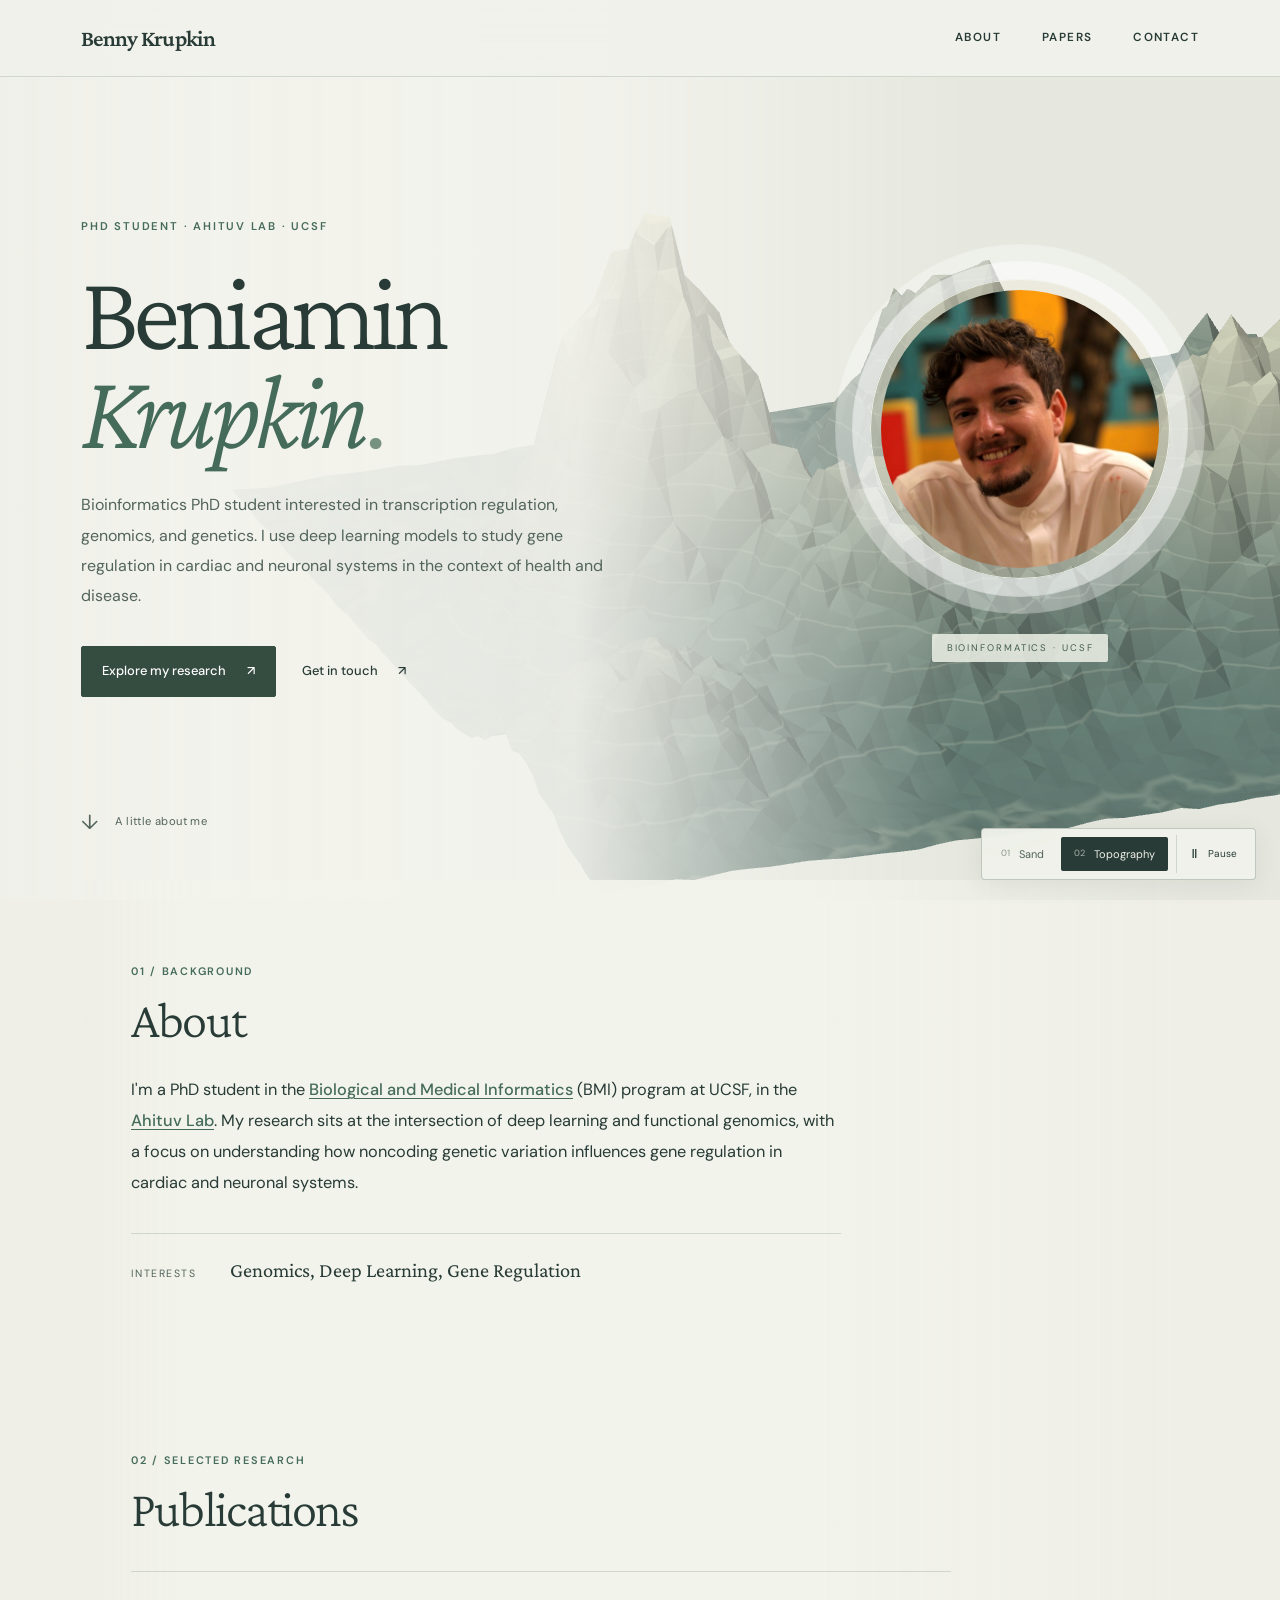
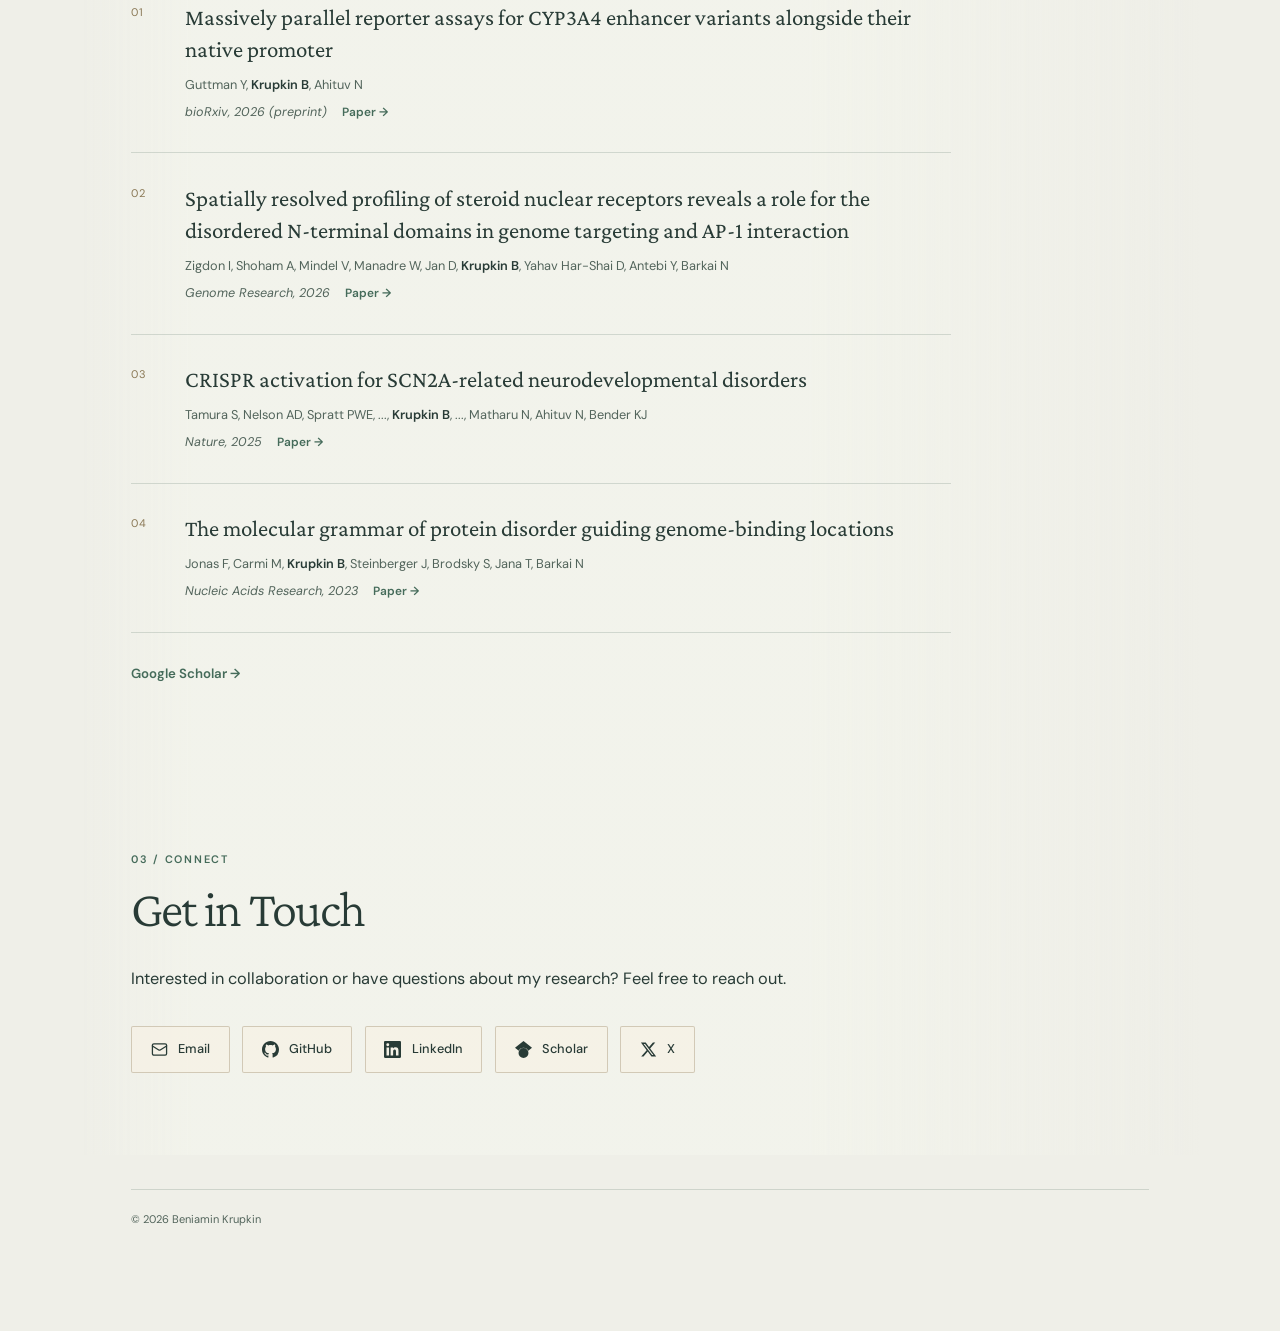
==== topography.html @ 644d8b79 "Add sand-drawing and reconstructing-terrain preview pages" ====
<!DOCTYPE html>
<html lang="en">
<head>
  <meta charset="UTF-8">
  <meta name="viewport" content="width=device-width, initial-scale=1.0">
  <title>Beniamin Krupkin — Topography</title>
  <meta name="description" content="Bioinformatics PhD student at UCSF, Ahituv Lab. Transcription regulation, genomics, and genetics.">
  <link rel="preconnect" href="https://fonts.googleapis.com">
  <link rel="preconnect" href="https://fonts.gstatic.com" crossorigin>
  <link href="https://fonts.googleapis.com/css2?family=Crimson+Pro:ital,wght@0,300;0,400;0,600;1,300;1,400&family=DM+Sans:wght@400;500;600&display=swap" rel="stylesheet">
  <meta name="theme-color" content="#f0f0e9">
  <link rel="stylesheet" href="assets/landscapes/landscapes.css">
  <script src="assets/landscapes/landscapes.js" defer></script>
</head>
<body data-scene="topography">
  <a class="skip-link" href="#main">Skip to content</a>
  <div class="landscape-backdrop" aria-hidden="true"><canvas id="landscape-canvas"></canvas></div>
  <div class="reading-light" aria-hidden="true"></div>

  <!-- NAV -->
  <nav aria-label="Main navigation">
    <div class="nav-inner">
      <a class="nav-name" href="#top">Benny Krupkin</a>
      <div class="nav-links">
        <a href="#about">About</a>
        <a href="#publications">Papers</a>
        <a href="#contact">Contact</a>
      </div>
    </div>
  </nav>

  <!-- HERO -->
  <main id="main">
  <header class="hero" id="top">
    <div class="hero-text">
      <div class="fade-in">
        <p class="hero-label">PhD Student · Ahituv Lab · UCSF</p>
      </div>
      <h1 class="fade-in">Beniamin<br><em>Krupkin</em><span class="name-period">.</span></h1>
      <p class="hero-intro fade-in">
        Bioinformatics PhD student interested in transcription regulation, genomics, and genetics.
        I use deep learning models to study gene regulation in cardiac and neuronal systems
        in the context of health and disease.
      </p>
      <div class="hero-actions fade-in"><a class="hero-link" href="#publications">Explore my research <span aria-hidden="true">↗</span></a><a class="hero-contact" href="#contact">Get in touch <span aria-hidden="true">↗</span></a></div>
    </div>
    <div class="hero-photo fade-in">
      <div class="portrait-rings"><img src="headshot.jpg" alt="Beniamin Krupkin" width="280" height="280"></div>
      <p class="portrait-caption">BIOINFORMATICS · UCSF</p>
    </div>
    <a class="scroll-note" href="#about"><span aria-hidden="true">↓</span> A little about me</a>
  </header>


  <!-- ABOUT -->
  <section id="about">
    <p class="section-label">01 / BACKGROUND</p>
    <h2 class="section-title">About</h2>
    <p class="about-text">
      I'm a PhD student in the
      <a href="https://bmi.ucsf.edu/">Biological and Medical Informatics</a>
      (BMI) program at UCSF, in the
      <a href="https://pharm.ucsf.edu/ahituv">Ahituv Lab</a>.
      My research sits at the intersection of deep learning and functional genomics,
      with a focus on understanding how noncoding genetic variation influences
      gene regulation in cardiac and neuronal systems.
    </p>

    <div class="about-details">
      <div class="detail-card">
        <p class="detail-label">Interests</p>
        <p class="detail-value">Genomics, Deep Learning, Gene Regulation</p>
      </div>
    </div>
  </section>


  <!-- PUBLICATIONS -->
  <section id="publications">
    <p class="section-label">02 / SELECTED RESEARCH</p>
    <h2 class="section-title">Publications</h2>

    <ul class="pub-list">
      <li>
        <p class="pub-title">Massively parallel reporter assays for CYP3A4 enhancer variants alongside their native promoter</p>
        <p class="pub-authors">Guttman Y, <strong>Krupkin B</strong>, Ahituv N</p>
        <p class="pub-venue">
          bioRxiv, 2026 (preprint)
          <a class="pub-link" href="https://pmc.ncbi.nlm.nih.gov/articles/PMC13131672/">Paper &#8594;</a>
        </p>
      </li>
      <li>
        <p class="pub-title">Spatially resolved profiling of steroid nuclear receptors reveals a role for the disordered N-terminal domains in genome targeting and AP-1 interaction</p>
        <p class="pub-authors">Zigdon I, Shoham A, Mindel V, Manadre W, Jan D, <strong>Krupkin B</strong>, Yahav Har-Shai D, Antebi Y, Barkai N</p>
        <p class="pub-venue">
          Genome Research, 2026
          <a class="pub-link" href="https://genome.cshlp.org/content/early/2026/06/18/gr280896125">Paper &#8594;</a>
        </p>
      </li>
      <li>
        <p class="pub-title">CRISPR activation for SCN2A-related neurodevelopmental disorders</p>
        <p class="pub-authors">Tamura S, Nelson AD, Spratt PWE, ..., <strong>Krupkin B</strong>, ..., Matharu N, Ahituv N, Bender KJ</p>
        <p class="pub-venue">
          Nature, 2025
          <a class="pub-link" href="https://www.nature.com/articles/s41586-025-09522-w">Paper &#8594;</a>
        </p>
      </li>
      <li>
        <p class="pub-title">The molecular grammar of protein disorder guiding genome-binding locations</p>
        <p class="pub-authors">Jonas F, Carmi M, <strong>Krupkin B</strong>, Steinberger J, Brodsky S, Jana T, Barkai N</p>
        <p class="pub-venue">
          Nucleic Acids Research, 2023
          <a class="pub-link" href="https://academic.oup.com/nar/article/51/10/4831/7080830">Paper &#8594;</a>
        </p>
      </li>
    </ul>

    <a class="scholar-link" href="https://scholar.google.com/citations?user=8E23Zw0AAAAJ&hl=en" target="_blank" rel="noopener noreferrer">Google Scholar &#8594;</a>
  </section>


  <!-- CONTACT -->
  <section id="contact">
    <p class="section-label">03 / CONNECT</p>
    <h2 class="section-title">Get in Touch</h2>
    <p class="about-text">
      Interested in collaboration or have questions about my research? Feel free to reach out.
    </p>

    <div class="contact-grid">
      <a class="contact-link" href="mailto:beniamin.krupkin@ucsf.edu">
        <svg viewBox="0 0 24 24" fill="none" stroke="currentColor" stroke-width="1.8" stroke-linecap="round" stroke-linejoin="round">
          <rect x="2" y="4" width="20" height="16" rx="2"/><path d="m22 7-8.97 5.7a1.94 1.94 0 0 1-2.06 0L2 7"/>
        </svg>
        Email
      </a>
      <a class="contact-link" href="https://github.com/BennyKrup" target="_blank" rel="noopener noreferrer">
        <svg viewBox="0 0 24 24" fill="currentColor">
          <path d="M12 0C5.37 0 0 5.37 0 12c0 5.31 3.435 9.795 8.205 11.385.6.105.825-.255.825-.57 0-.285-.015-1.23-.015-2.235-3.015.555-3.795-.735-4.035-1.41-.135-.345-.72-1.41-1.23-1.695-.42-.225-1.02-.78-.015-.795.945-.015 1.62.87 1.845 1.23 1.08 1.815 2.805 1.305 3.495.99.105-.78.42-1.305.765-1.605-2.67-.3-5.46-1.335-5.46-5.925 0-1.305.465-2.385 1.23-3.225-.12-.3-.54-1.53.12-3.18 0 0 1.005-.315 3.3 1.23.96-.27 1.98-.405 3-.405s2.04.135 3 .405c2.295-1.56 3.3-1.23 3.3-1.23.66 1.65.24 2.88.12 3.18.765.84 1.23 1.905 1.23 3.225 0 4.605-2.805 5.625-5.475 5.925.435.375.81 1.095.81 2.22 0 1.605-.015 2.895-.015 3.3 0 .315.225.69.825.57A12.02 12.02 0 0 0 24 12c0-6.63-5.37-12-12-12z"/>
        </svg>
        GitHub
      </a>
      <a class="contact-link" href="https://www.linkedin.com/in/beniamin-krupkin-25575730a/" target="_blank" rel="noopener noreferrer">
        <svg viewBox="0 0 24 24" fill="currentColor">
          <path d="M20.447 20.452h-3.554v-5.569c0-1.328-.027-3.037-1.852-3.037-1.853 0-2.136 1.445-2.136 2.939v5.667H9.351V9h3.414v1.561h.046c.477-.9 1.637-1.85 3.37-1.85 3.601 0 4.267 2.37 4.267 5.455v6.286zM5.337 7.433a2.062 2.062 0 0 1-2.063-2.065 2.064 2.064 0 1 1 2.063 2.065zm1.782 13.019H3.555V9h3.564v11.452zM22.225 0H1.771C.792 0 0 .774 0 1.729v20.542C0 23.227.792 24 1.771 24h20.451C23.2 24 24 23.227 24 22.271V1.729C24 .774 23.2 0 22.222 0h.003z"/>
        </svg>
        LinkedIn
      </a>
      <a class="contact-link" href="https://scholar.google.com/citations?user=8E23Zw0AAAAJ&hl=en" target="_blank" rel="noopener noreferrer">
        <svg viewBox="0 0 24 24" fill="currentColor">
          <path d="M5.242 13.769 0 9.5 12 0l12 9.5-5.242 4.269C17.548 11.249 14.978 9.5 12 9.5c-2.977 0-5.548 1.748-6.758 4.269zM12 10a7 7 0 1 0 0 14 7 7 0 0 0 0-14z"/>
        </svg>
        Scholar
      </a>
      <a class="contact-link" href="https://x.com/BennyKrupkin" target="_blank" rel="noopener noreferrer">
        <svg viewBox="0 0 24 24" fill="currentColor">
          <path d="M18.244 2.25h3.308l-7.227 8.26 8.502 11.24H16.17l-5.214-6.817L4.99 21.75H1.68l7.73-8.835L1.254 2.25H8.08l4.713 6.231zm-1.161 17.52h1.833L7.084 4.126H5.117z"/>
        </svg>
        X
      </a>
    </div>
  </section>

  </main>

  <!-- FOOTER -->
  <footer>
    <p>&copy; 2026 Beniamin Krupkin</p>
  </footer>

  <div class="landscape-controls" role="group" aria-label="Background versions">
    <a class="scene-choice" href="sand.html"><span>01</span> Sand</a>
    <a class="scene-choice" href="topography.html" aria-current="page"><span>02</span> Topography</a>
    <button class="motion-toggle" type="button" aria-label="Pause background animation" aria-pressed="false" hidden><span class="motion-icon" aria-hidden="true">Ⅱ</span><span class="motion-label">Pause</span></button>
  </div>
</body>
</html>
---- assets/landscapes/landscapes.css ----
:root {
  --ink: #372f24; --paper: #eee5d6; --accent: #7b5b31; --muted: #675b48;
  --rule: #8570523d; --font-display: 'Crimson Pro', Georgia, serif;
  --font-body: 'DM Sans', system-ui, sans-serif;
}
* { margin: 0; padding: 0; box-sizing: border-box; }
html { scroll-behavior: auto; scroll-padding-top: 95px; font-size: 17px; }
body { font-family: var(--font-body); color: var(--ink); background: var(--paper); line-height: 1.7; -webkit-font-smoothing: antialiased; }
button, a { -webkit-tap-highlight-color: transparent; }
a { color: var(--accent); text-underline-offset: .2em; }
button { font: inherit; }
button:focus-visible, a:focus-visible { outline: 3px solid #80663d; outline-offset: 5px; }
[hidden] { display: none !important; }
::selection { background: #dac49f; color: #372f24; }
body[data-scene="sand"] { --ink:#372f24; --paper:#ede3d1; --accent:#7b5b31; --muted:#675b48; --rule:#8570523d; }
body[data-scene="topography"] { --ink:#283b36; --paper:#efefe8; --accent:#456b5a; --muted:#52645b; --rule:#52706035; }
.landscape-backdrop { position:fixed; inset:0; z-index:-3; pointer-events:none; background:#e5d2b2 url('sand-reference.png') center / cover; }
body[data-scene="topography"] .landscape-backdrop { background:#e6e8df; }
#landscape-canvas { display:block; width:100%; height:100%; }
.reading-light { position:fixed; inset:0; z-index:-2; pointer-events:none; background:linear-gradient(90deg,#f3ecdfa8,#f3ecdfed 17%,#f3ecdfe8 45%,#f3ecdf22 72%,#f3ecdf00); }
body[data-scene="topography"] .reading-light { background:linear-gradient(90deg,#f3f3edb3,#f3f3edf2 15%,#f3f3ede8 45%,#f3f3ed11 75%); }
.skip-link { position: fixed; top: -100px; left: 16px; z-index: 200; background: #fff; padding: .6rem 1rem; }
.skip-link:focus { top: 12px; }
nav { position: fixed; top: 0; width: 100%; z-index: 100; background: rgba(244,239,229,.88); border-bottom: 1px solid var(--rule); backdrop-filter: blur(18px); }
.nav-inner { max-width: 1220px; margin: auto; padding: 1.1rem 3rem; display: flex; justify-content: space-between; align-items: center; gap: 20px; }
.nav-name { font-family: var(--font-display); font-size: 1.35rem; font-weight: 600; color: var(--ink); text-decoration: none; letter-spacing: -.03em; white-space: nowrap; }
.nav-links { display: flex; gap: 2.4rem; }
.nav-links a { font-size: .69rem; font-weight: 600; letter-spacing: .12em; color: var(--ink); text-decoration: none; text-transform: uppercase; padding: .25rem 0; }
.nav-links a:hover { color: var(--accent); }
.hero { position: relative; max-width: 1220px; margin: auto; padding: 9rem 3rem 7rem; min-height: min(880px,100svh); display: flex; align-items: center; gap: 4rem; }
.hero-text { flex: 1; min-width: 0; }
.hero-label { font-size: .66rem; font-weight: 600; letter-spacing: .16em; color: var(--accent); text-transform: uppercase; margin-bottom: 1.5rem; }
.hero h1 { font-family: var(--font-display); font-size: clamp(4.6rem,8.5vw,7.4rem); font-weight: 300; line-height: .91; letter-spacing: -.055em; margin-bottom: 1.8rem; }
.hero h1 em { font-weight: 300; color: var(--accent); }
.name-period { color: #9e7f4e; }
.hero-intro { font-size: .94rem; max-width: 550px; line-height: 1.9; color: var(--muted); }
.hero-actions { display: flex; flex-wrap: wrap; align-items: center; gap: 1.5rem; margin-top: 2rem; }
.hero-link, .hero-contact { display: inline-flex; align-items: center; gap: 1.2rem; font-size: .76rem; font-weight: 500; text-decoration: none; }
.hero-link { background: #514a39; color: #fff; padding: .8rem 1.2rem; border: 1px solid #514a39; border-radius: 2px; }
.hero-link:hover { background: #7b5b31; }
.hero-contact { padding: .8rem 0; color: var(--ink); }
.hero-contact:hover { text-decoration: underline; }
.hero-photo { flex: 0 0 32%; text-align: center; margin-top: 1.6rem; }
.portrait-rings { position: relative; width: 100%; max-width: 300px; aspect-ratio: 1; margin: auto; border-radius: 50%; padding: 10px; background: #f8efd950; border: 1px solid #ffffffad; box-shadow: 0 0 0 17px #ffffff18,0 0 0 18px #ffffff73,0 0 0 34px #ffffff0d,0 0 0 35px #ffffff4d; }
.hero-photo img { display: block; width: 100%; height: 100%; object-fit: cover; border-radius: 50%; }
.portrait-caption { display: inline-block; background: #f5efdfdc; color: #4f4735; font-size: .56rem; letter-spacing: .2em; padding: .35rem .85rem; margin-top: 3.2rem; border-radius: 2px; }
.scroll-note { position: absolute; bottom: 2.4rem; left: 3rem; display: flex; align-items: center; gap: 1rem; text-decoration: none; font-size: .66rem; letter-spacing: .035em; color: var(--muted); }
.scroll-note span { font-size: 1.2rem; }
section { position: relative; max-width: 1120px; padding: 4.8rem 3rem; margin: auto; scroll-margin-top: 30px; }
section::before { content: ''; position: absolute; z-index: -1; inset: 0; background: linear-gradient(90deg,#f4ede000,#f4ede0eb 10%,#f4ede0ed 65%,#f4ede000); }
.section-label { color: var(--accent); font-size: .64rem; font-weight: 600; letter-spacing: .16em; margin-bottom: .7rem; }
.section-title { font-family: var(--font-display); font-weight: 300; font-size: 3rem; line-height: 1.1; letter-spacing: -.035em; margin-bottom: 1.6rem; }
.about-text { font-size: .96rem; line-height: 1.9; max-width: 710px; }
.about-text a { font-weight: 500; }
.about-text + .about-text { margin-top: 1.2rem; }
.about-details { margin-top: 2rem; max-width: 710px; }
.detail-card { border-top: 1px solid var(--rule); padding-top: 1.1rem; display: flex; gap: 2rem; align-items: baseline; }
.detail-label { font-size: .62rem; text-transform: uppercase; letter-spacing: .14em; color: var(--muted); }
.detail-value { font-family: var(--font-display); font-size: 1.2rem; }
.pub-list { list-style: none; margin-top: 2rem; max-width: 820px; counter-reset: papers; }
.pub-list li { counter-increment: papers; position: relative; padding: 1.7rem 0 1.7rem 3.2rem; border-bottom: 1px solid var(--rule); }
.pub-list li:first-child { border-top: 1px solid var(--rule); }
.pub-list li::before { content: '0' counter(papers); position: absolute; left: 0; top: 1.8rem; color: #8a7855; font-size: .65rem; letter-spacing: .05em; }
.pub-title { font-family: var(--font-display); font-size: 1.35rem; line-height: 1.4; margin-bottom: .5rem; }
.pub-authors { font-size: .75rem; color: var(--muted); line-height: 1.75; margin-bottom: .35rem; }
.pub-authors strong { font-weight: 600; color: var(--ink); }
.pub-venue { font-size: .74rem; color: var(--muted); font-style: italic; }
.pub-link { font-size: .7rem; font-weight: 600; font-style: normal; text-decoration: none; white-space: nowrap; margin-left: .65rem; }
.pub-link:hover { text-decoration: underline; }
.scholar-link { display: inline-block; margin-top: 1.8rem; font-size: .78rem; font-weight: 600; text-decoration: none; }
.scholar-link:hover { text-decoration: underline; }
.contact-grid { display: flex; flex-wrap: wrap; gap: .75rem; margin-top: 1.8rem; }
.contact-link { display: inline-flex; align-items: center; gap: .6rem; border: 1px solid #8c7a5855; background: #f7f0e49e; border-radius: 2px; padding: .7rem 1.1rem; text-decoration: none; color: var(--ink); font-size: .75rem; font-weight: 500; transition: background .2s,border-color .2s; }
.contact-link:hover { background: #fff; border-color: var(--accent); }
.contact-link svg { width: 17px; height: 17px; flex-shrink: 0; }
footer { max-width: 1120px; margin: auto; padding: 2rem 3rem 6rem; }
footer p { border-top: 1px solid var(--rule); padding-top: 1.2rem; font-size: .65rem; color: var(--muted); }
 .landscape-controls { position:fixed; z-index:101; right:24px; bottom:20px; display:flex; align-items:center; gap:4px; padding:6px; border:1px solid #988b6e60; border-radius:4px; background:#f5f0e6f2; box-shadow:0 4px 24px #40352315; backdrop-filter:blur(12px); }
body[data-scene="topography"] .landscape-controls { background:#f0f2eaf2; border-color:#62766b55; }
.scene-choice { display:flex; align-items:center; gap:9px; text-decoration:none; padding:8px 13px; font-size:11px; color:var(--muted); border-radius:2px; }
.scene-choice span { font-size:9px; opacity:.65; }
.scene-choice[aria-current="page"] { background:var(--ink); color:var(--paper); }
.scene-choice:hover { box-shadow:inset 0 0 0 1px var(--rule); }
.motion-toggle { display:flex; align-items:center; gap:8px; border:0; border-left:1px solid var(--rule); margin-left:4px; padding:8px 12px; min-height:36px; color:var(--ink); background:none; font-size:10px; cursor:pointer; }
.motion-icon { width:11px; font-size:13px; }
.fade-in { animation: fadeUp .75s ease both; }
.hero h1 { animation-delay: .08s; }
.hero-intro { animation-delay: .14s; }
.hero-photo { animation-delay: .2s; }
@keyframes fadeUp { from { opacity: 0; transform: translateY(12px); } to { opacity: 1; transform: translateY(0); } }
@media (min-width: 1500px) { .reading-light { background: linear-gradient(90deg,#f3ecdf20,#f3ecdfef 26%,#f3ecdfef 48%,#f3ecdf22 80%); } }
@media (max-width: 800px) {
  .nav-inner { padding: 1rem 1.5rem; }
  .nav-links { gap: 1.4rem; }
  .hero { gap: 2rem; padding-left: 2rem; padding-right: 2rem; }
  .hero h1 { font-size: 5.2rem; }
  .hero-photo { flex-basis: 28%; }
  section { padding-left: 2rem; padding-right: 2rem; }
  section::before { inset: 0; }
  .scroll-note { left: 2rem; }
}
@media (max-width: 600px) {
  html { font-size: 16px; scroll-padding-top: 80px; }
  .nav-inner { padding: .9rem 1.2rem; gap: 12px; }
  .nav-name { font-size: 1.15rem; }
  .nav-links { gap: .9rem; }
  .nav-links a { font-size: .57rem; letter-spacing: .08em; }
  .hero { min-height: 0; padding: 7.5rem 1.5rem 5.8rem; flex-direction: column-reverse; align-items: flex-start; gap: 2.6rem; }
  .hero-photo { align-self: flex-end; margin: 0 1rem 0 0; width: 130px; }
  .portrait-rings { padding: 5px; box-shadow: 0 0 0 9px #ffffff25,0 0 0 10px #ffffff93,0 0 0 21px #ffffff0d,0 0 0 22px #ffffff5c; }
  .portrait-caption { display: none; }
  .hero-label { font-size: .59rem; letter-spacing: .12em; margin-bottom: 1.2rem; }
  .hero h1 { font-size: clamp(3.9rem,17vw,6rem); }
  .hero-intro { font-size: .91rem; }
  .hero-actions { gap: 1.2rem; }
  .hero-link,.hero-contact { font-size: .71rem; }
  .reading-light { background: linear-gradient(90deg,#f3ecdfe8,#f3ecdfed 50%,#f3ecdf88 85%,#f3ecdf44); }
  .scroll-note { left: 1.5rem; bottom: 1.7rem; }
  section { padding: 3.5rem 1.5rem; }
  section::before { background: linear-gradient(90deg,#f3ecdf44,#f3ecdfbb 20%,#f3ecdfc7 80%,#f3ecdf44); }
  .section-title { font-size: 2.6rem; }
  .detail-card { display: block; }
  .detail-label { margin-bottom: .35rem; }
  .pub-list li { padding-left: 2.2rem; }
  .pub-title { font-size: 1.25rem; }
  .contact-grid { gap: .5rem; }
  .contact-link { padding: .65rem .8rem; }
  footer { padding: 1.5rem 1.5rem 7rem; }
  .motion-toggle { min-height: 36px; }
}
@media (prefers-reduced-motion: reduce) {
  html { scroll-behavior: auto; }
  .fade-in { animation: none; }
  * { transition: none !important; }
}

@media (max-width: 600px) { .scroll-note { display: none; } }
@media (max-width: 360px) { .nav-name { font-size: 1rem; } .nav-links { gap: .65rem; } }

@media (max-width: 360px) { .hero-actions { gap: .8rem; } .hero-link { padding: .7rem .8rem; gap: .5rem; font-size: .67rem; } .hero-contact { gap: .5rem; font-size: .67rem; } }

body[data-scene="topography"] nav { background:#f0f2ebed; }
body[data-scene="topography"] .hero-link { background:#354c41; border-color:#354c41; }
body[data-scene="topography"] .name-period { color:#789282; }
body[data-scene="topography"] section::before { background:linear-gradient(90deg,#f2f3eb00,#f2f3ebed 10%,#f2f3ebed 65%,#f2f3eb00); }
body[data-scene="topography"] .portrait-caption { background:#edf0e6db; color:#435d4b; }
body[data-scene="topography"] .portrait-rings { border-color:#f4f6eff2; }
@media (max-width:600px) {
  .landscape-controls { right:12px; bottom:12px; gap:2px; }
  .scene-choice { padding:8px 10px; font-size:10px; gap:6px; }
  .motion-toggle { padding:8px 10px; }
  .reading-light { background:linear-gradient(90deg,#f3ecdfd9,#f3ecdfe8 50%,#f3ecdf88); }
  body[data-scene="topography"] .reading-light { background:linear-gradient(90deg,#f3f3edd9,#f3f3ede8 50%,#f3f3ed88); }
}
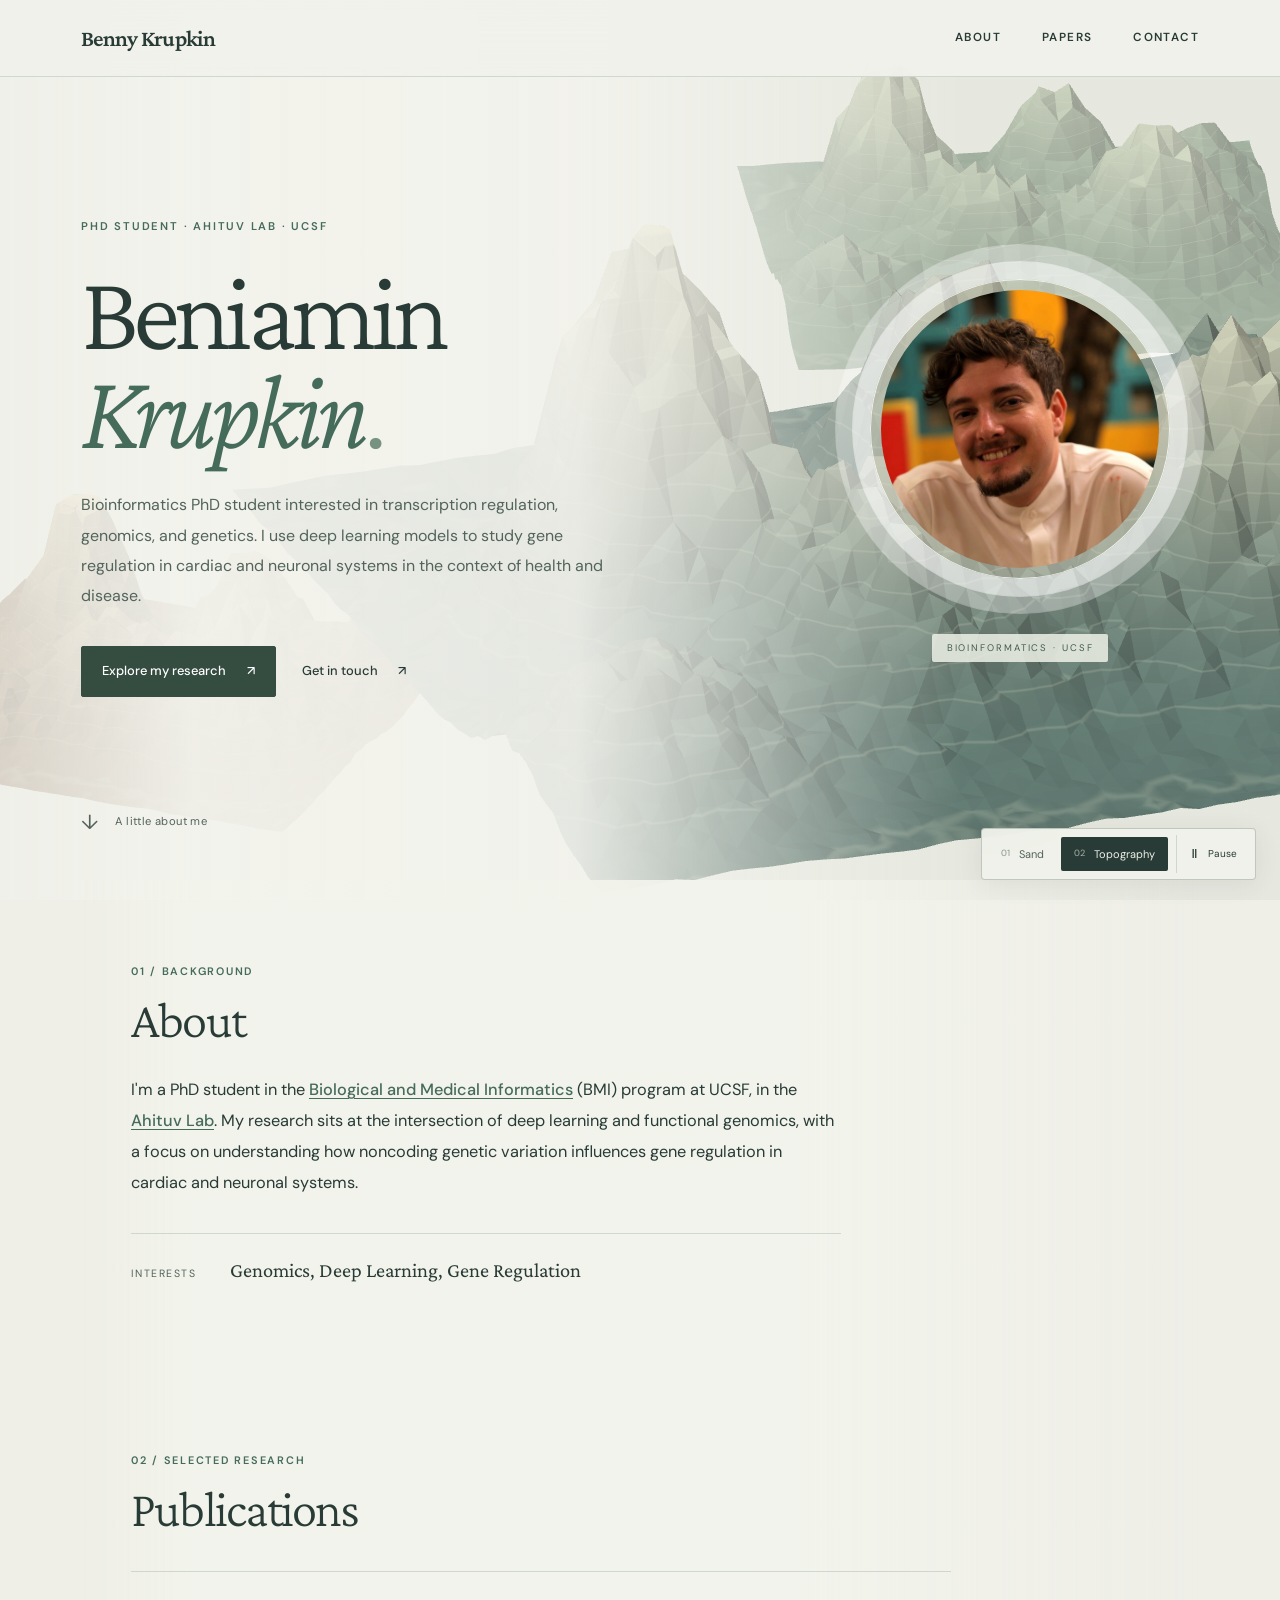
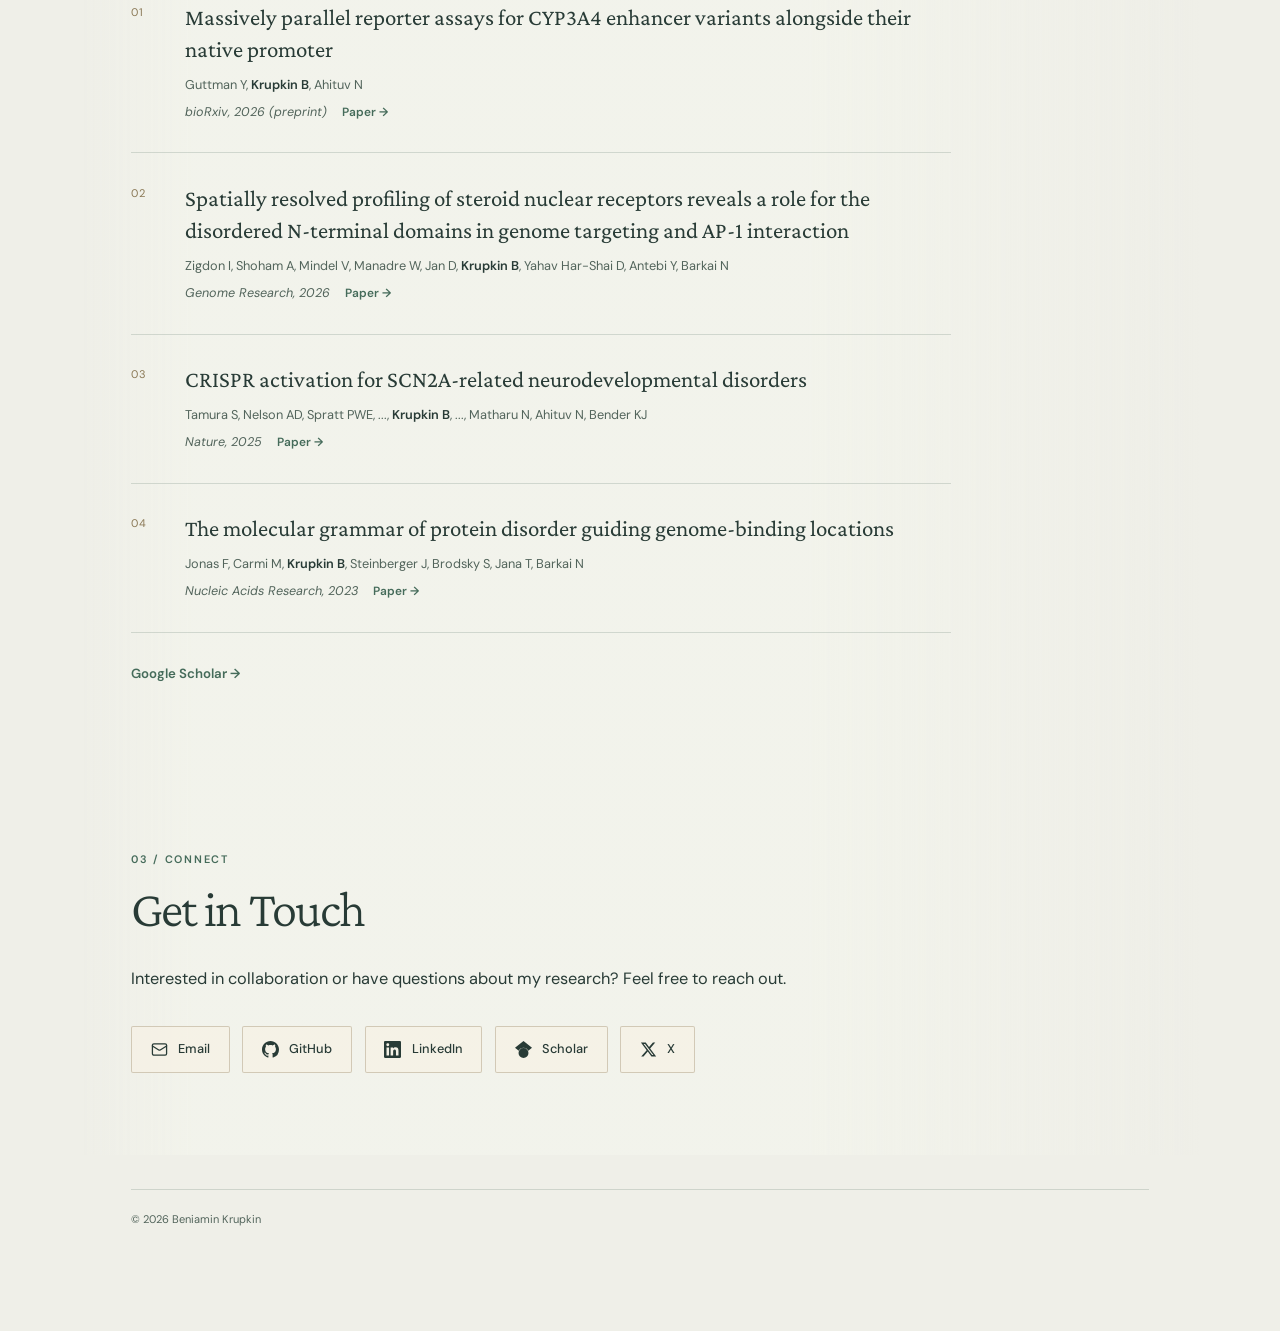
==== commit 8535963c: "Add independently cycling terrain formations in sage, olive and earth tones" ====
--- a/topography.html
+++ b/topography.html
@@ -10,7 +10,7 @@
   <link href="https://fonts.googleapis.com/css2?family=Crimson+Pro:ital,wght@0,300;0,400;0,600;1,300;1,400&family=DM+Sans:wght@400;500;600&display=swap" rel="stylesheet">
   <meta name="theme-color" content="#f0f0e9">
   <link rel="stylesheet" href="assets/landscapes/landscapes.css">
-  <script src="assets/landscapes/landscapes.js" defer></script>
+  <script src="assets/landscapes/landscapes.js?v=terrain-layers-2" defer></script>
 </head>
 <body data-scene="topography">
   <a class="skip-link" href="#main">Skip to content</a>
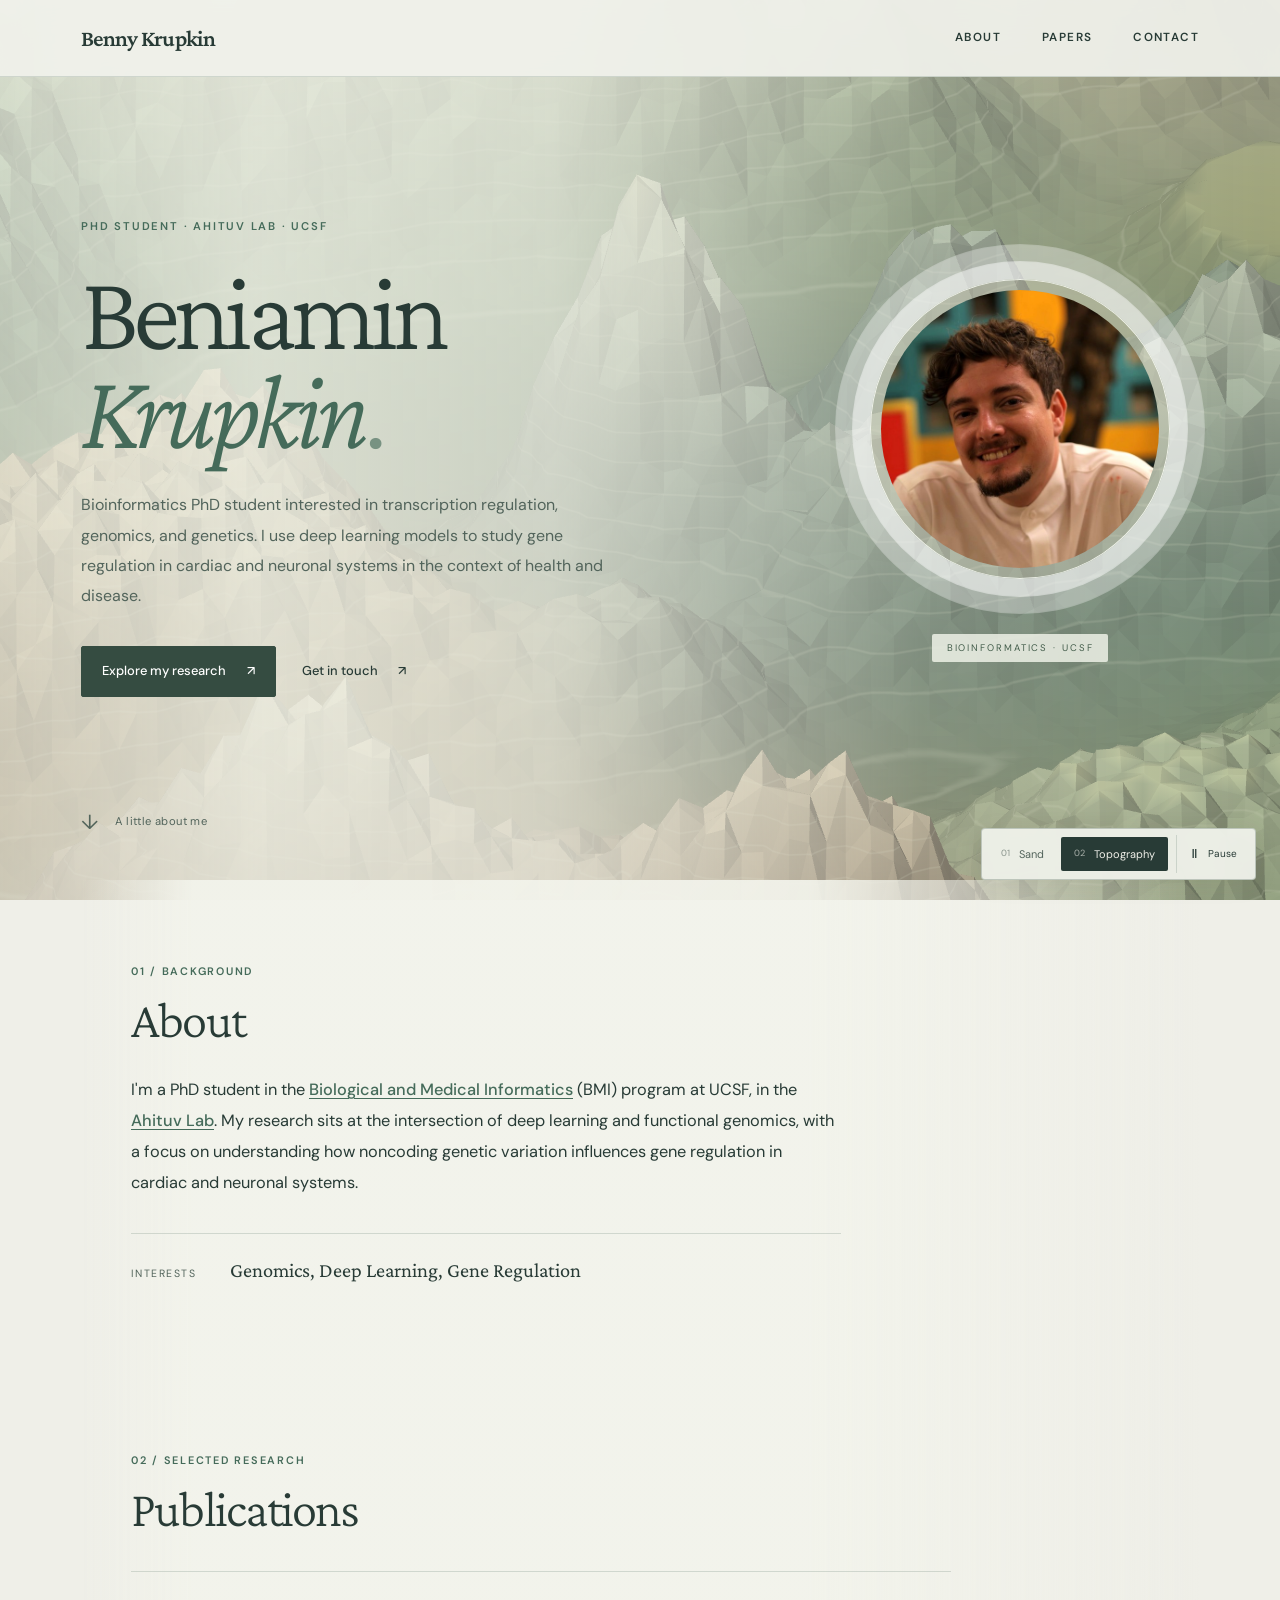
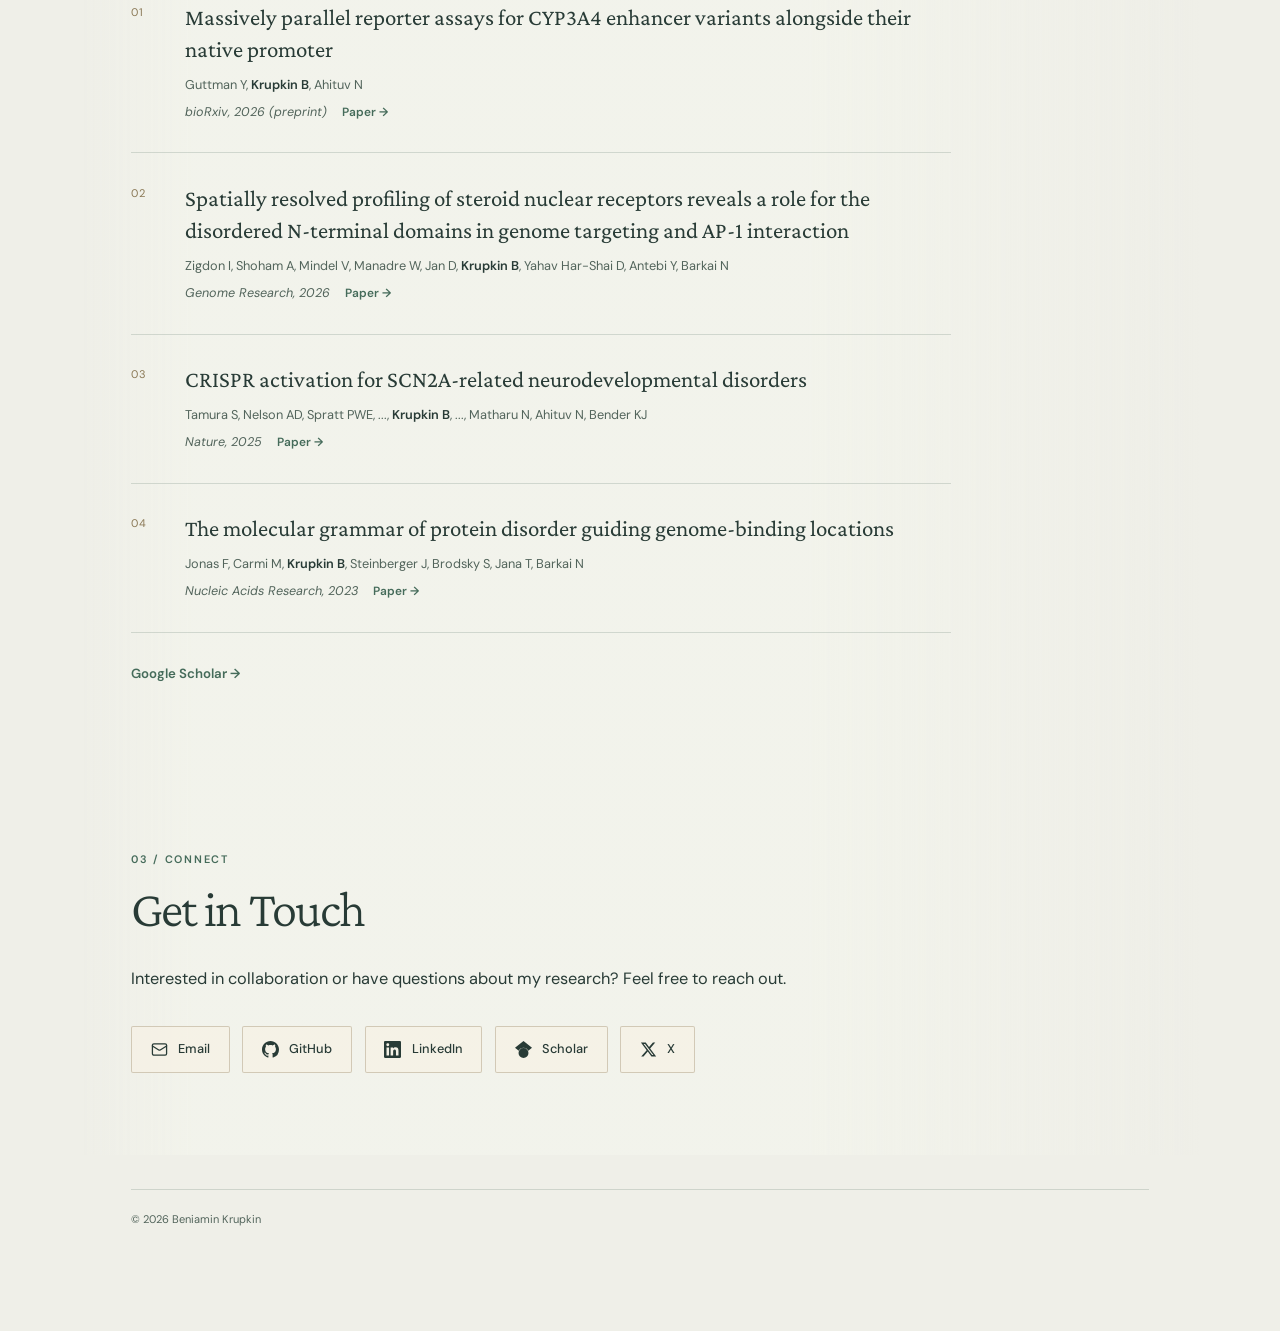
==== commit c559331b: "Connect nine distinct terrain formations with asynchronous construction" ====
--- a/topography.html
+++ b/topography.html
@@ -9,8 +9,8 @@
   <link rel="preconnect" href="https://fonts.gstatic.com" crossorigin>
   <link href="https://fonts.googleapis.com/css2?family=Crimson+Pro:ital,wght@0,300;0,400;0,600;1,300;1,400&family=DM+Sans:wght@400;500;600&display=swap" rel="stylesheet">
   <meta name="theme-color" content="#f0f0e9">
-  <link rel="stylesheet" href="assets/landscapes/landscapes.css">
-  <script src="assets/landscapes/landscapes.js?v=terrain-layers-2" defer></script>
+  <link rel="stylesheet" href="assets/landscapes/landscapes.css?v=connected-terrain-3">
+  <script src="assets/landscapes/landscapes.js?v=connected-terrain-3" defer></script>
 </head>
 <body data-scene="topography">
   <a class="skip-link" href="#main">Skip to content</a>
--- a/assets/landscapes/landscapes.css
+++ b/assets/landscapes/landscapes.css
@@ -18,7 +18,7 @@
 body[data-scene="topography"] .landscape-backdrop { background:#e6e8df; }
 #landscape-canvas { display:block; width:100%; height:100%; }
 .reading-light { position:fixed; inset:0; z-index:-2; pointer-events:none; background:linear-gradient(90deg,#f3ecdfa8,#f3ecdfed 17%,#f3ecdfe8 45%,#f3ecdf22 72%,#f3ecdf00); }
-body[data-scene="topography"] .reading-light { background:linear-gradient(90deg,#f3f3edb3,#f3f3edf2 15%,#f3f3ede8 45%,#f3f3ed11 75%); }
+body[data-scene="topography"] .reading-light { background:linear-gradient(90deg,#eff1e6a3,#eff1e6d1 20%,#eff1e6b8 43%,#eff1e622 72%,#eff1e600); }
 .skip-link { position: fixed; top: -100px; left: 16px; z-index: 200; background: #fff; padding: .6rem 1rem; }
 .skip-link:focus { top: 12px; }
 nav { position: fixed; top: 0; width: 100%; z-index: 100; background: rgba(244,239,229,.88); border-bottom: 1px solid var(--rule); backdrop-filter: blur(18px); }
@@ -150,5 +150,5 @@
   .scene-choice { padding:8px 10px; font-size:10px; gap:6px; }
   .motion-toggle { padding:8px 10px; }
   .reading-light { background:linear-gradient(90deg,#f3ecdfd9,#f3ecdfe8 50%,#f3ecdf88); }
-  body[data-scene="topography"] .reading-light { background:linear-gradient(90deg,#f3f3edd9,#f3f3ede8 50%,#f3f3ed88); }
+  body[data-scene="topography"] .reading-light { background:linear-gradient(90deg,#eff1e6cf,#eff1e6d1 50%,#eff1e680); }
 }
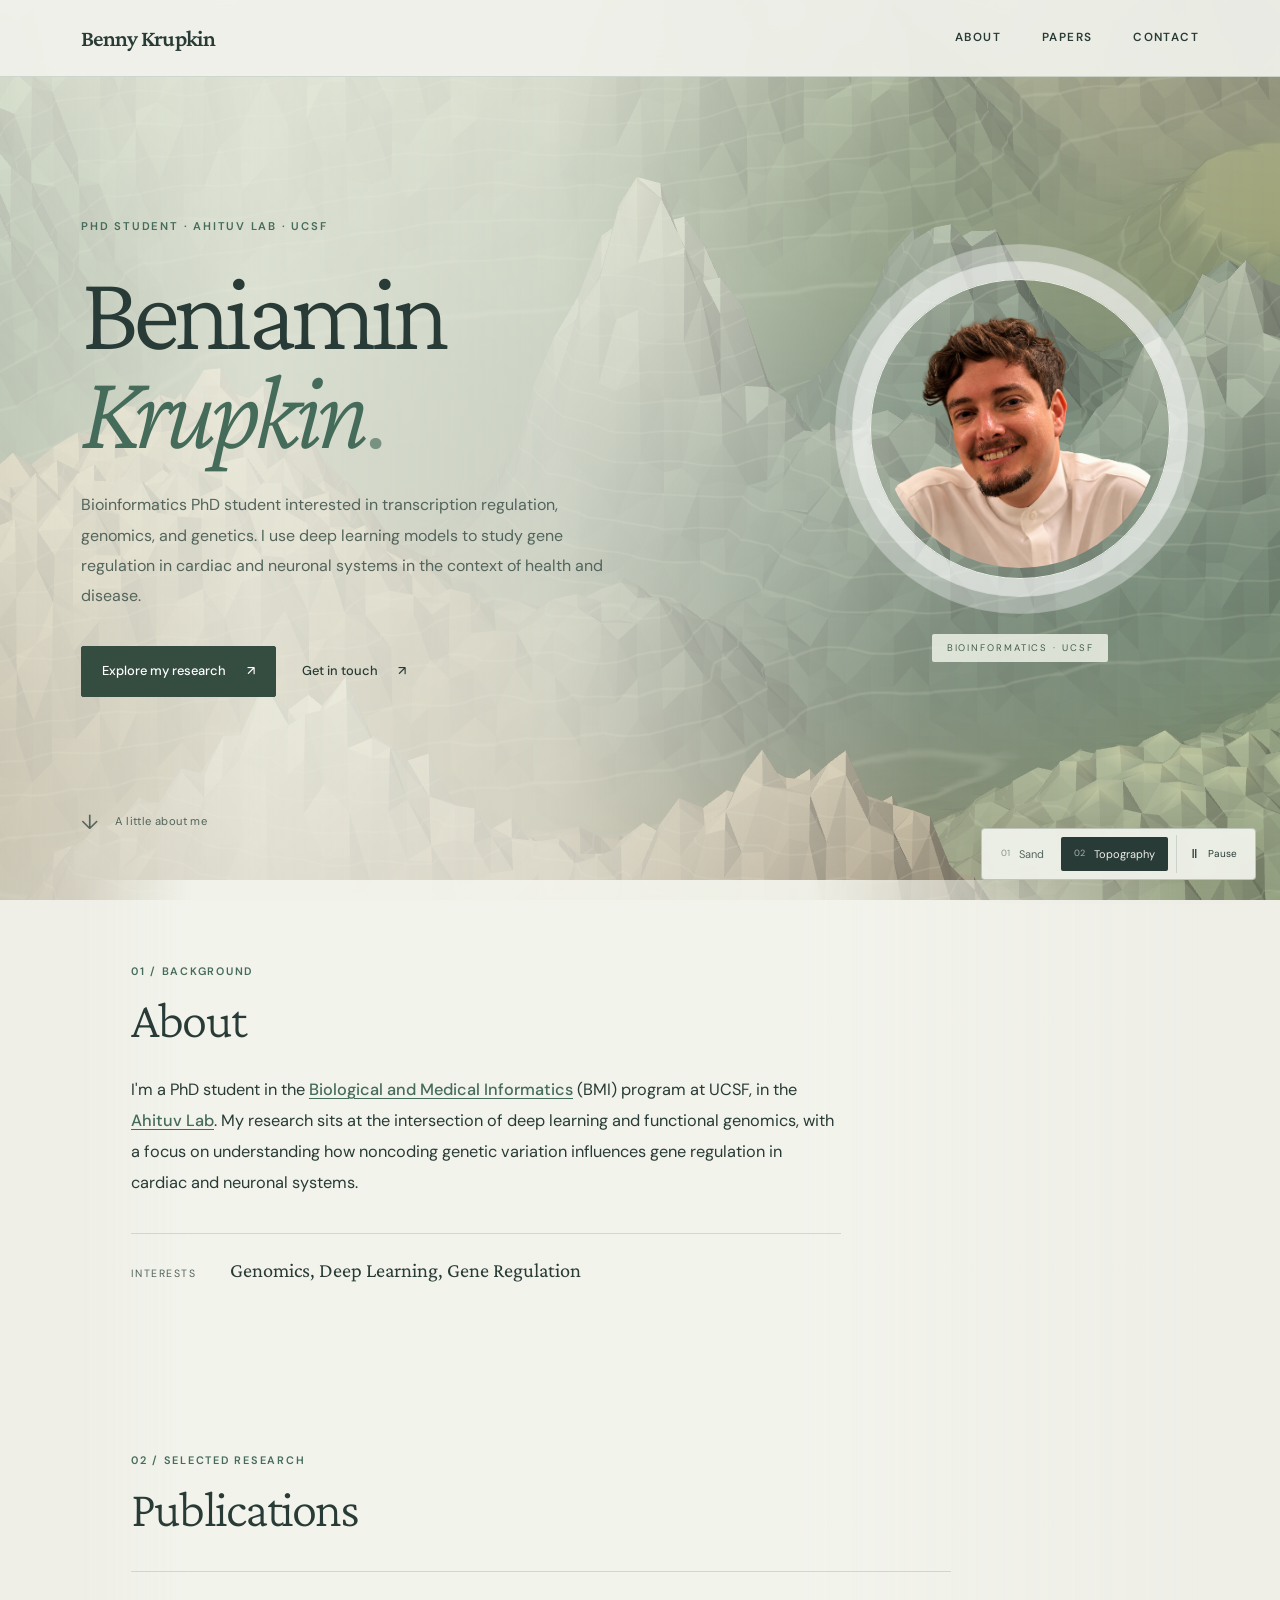
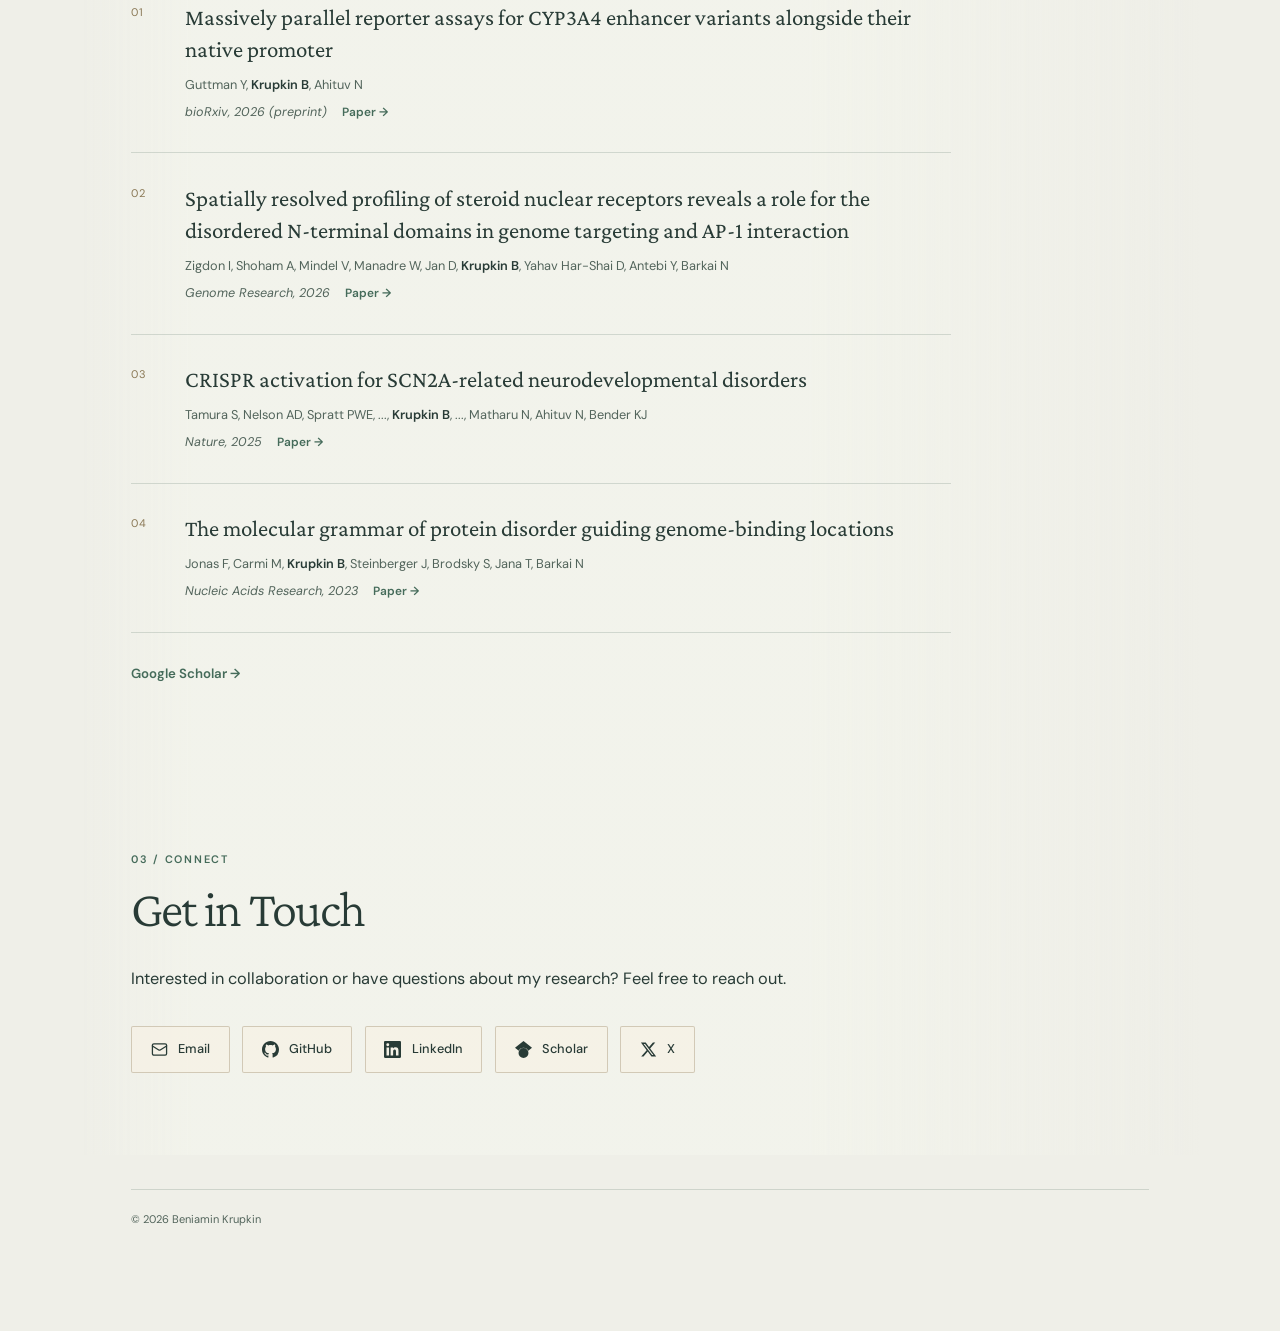
==== commit f2a1cbfa: "Show transparent portrait inside the topography photo circle" ====
--- a/topography.html
+++ b/topography.html
@@ -9,7 +9,7 @@
   <link rel="preconnect" href="https://fonts.gstatic.com" crossorigin>
   <link href="https://fonts.googleapis.com/css2?family=Crimson+Pro:ital,wght@0,300;0,400;0,600;1,300;1,400&family=DM+Sans:wght@400;500;600&display=swap" rel="stylesheet">
   <meta name="theme-color" content="#f0f0e9">
-  <link rel="stylesheet" href="assets/landscapes/landscapes.css?v=connected-terrain-3">
+  <link rel="stylesheet" href="assets/landscapes/landscapes.css?v=portrait-cutout-4">
   <script src="assets/landscapes/landscapes.js?v=connected-terrain-3" defer></script>
 </head>
 <body data-scene="topography">
@@ -45,7 +45,7 @@
       <div class="hero-actions fade-in"><a class="hero-link" href="#publications">Explore my research <span aria-hidden="true">↗</span></a><a class="hero-contact" href="#contact">Get in touch <span aria-hidden="true">↗</span></a></div>
     </div>
     <div class="hero-photo fade-in">
-      <div class="portrait-rings"><img src="headshot.jpg" alt="Beniamin Krupkin" width="280" height="280"></div>
+      <div class="portrait-rings"><img src="assets/landscapes/portrait-cutout.png" alt="Beniamin Krupkin" width="280" height="280"></div>
       <p class="portrait-caption">BIOINFORMATICS · UCSF</p>
     </div>
     <a class="scroll-note" href="#about"><span aria-hidden="true">↓</span> A little about me</a>
--- a/assets/landscapes/landscapes.css
+++ b/assets/landscapes/landscapes.css
@@ -144,7 +144,7 @@
 body[data-scene="topography"] .name-period { color:#789282; }
 body[data-scene="topography"] section::before { background:linear-gradient(90deg,#f2f3eb00,#f2f3ebed 10%,#f2f3ebed 65%,#f2f3eb00); }
 body[data-scene="topography"] .portrait-caption { background:#edf0e6db; color:#435d4b; }
-body[data-scene="topography"] .portrait-rings { border-color:#f4f6eff2; }
+body[data-scene="topography"] .portrait-rings { border-color:#f4f6eff2; background:transparent; }
 @media (max-width:600px) {
   .landscape-controls { right:12px; bottom:12px; gap:2px; }
   .scene-choice { padding:8px 10px; font-size:10px; gap:6px; }
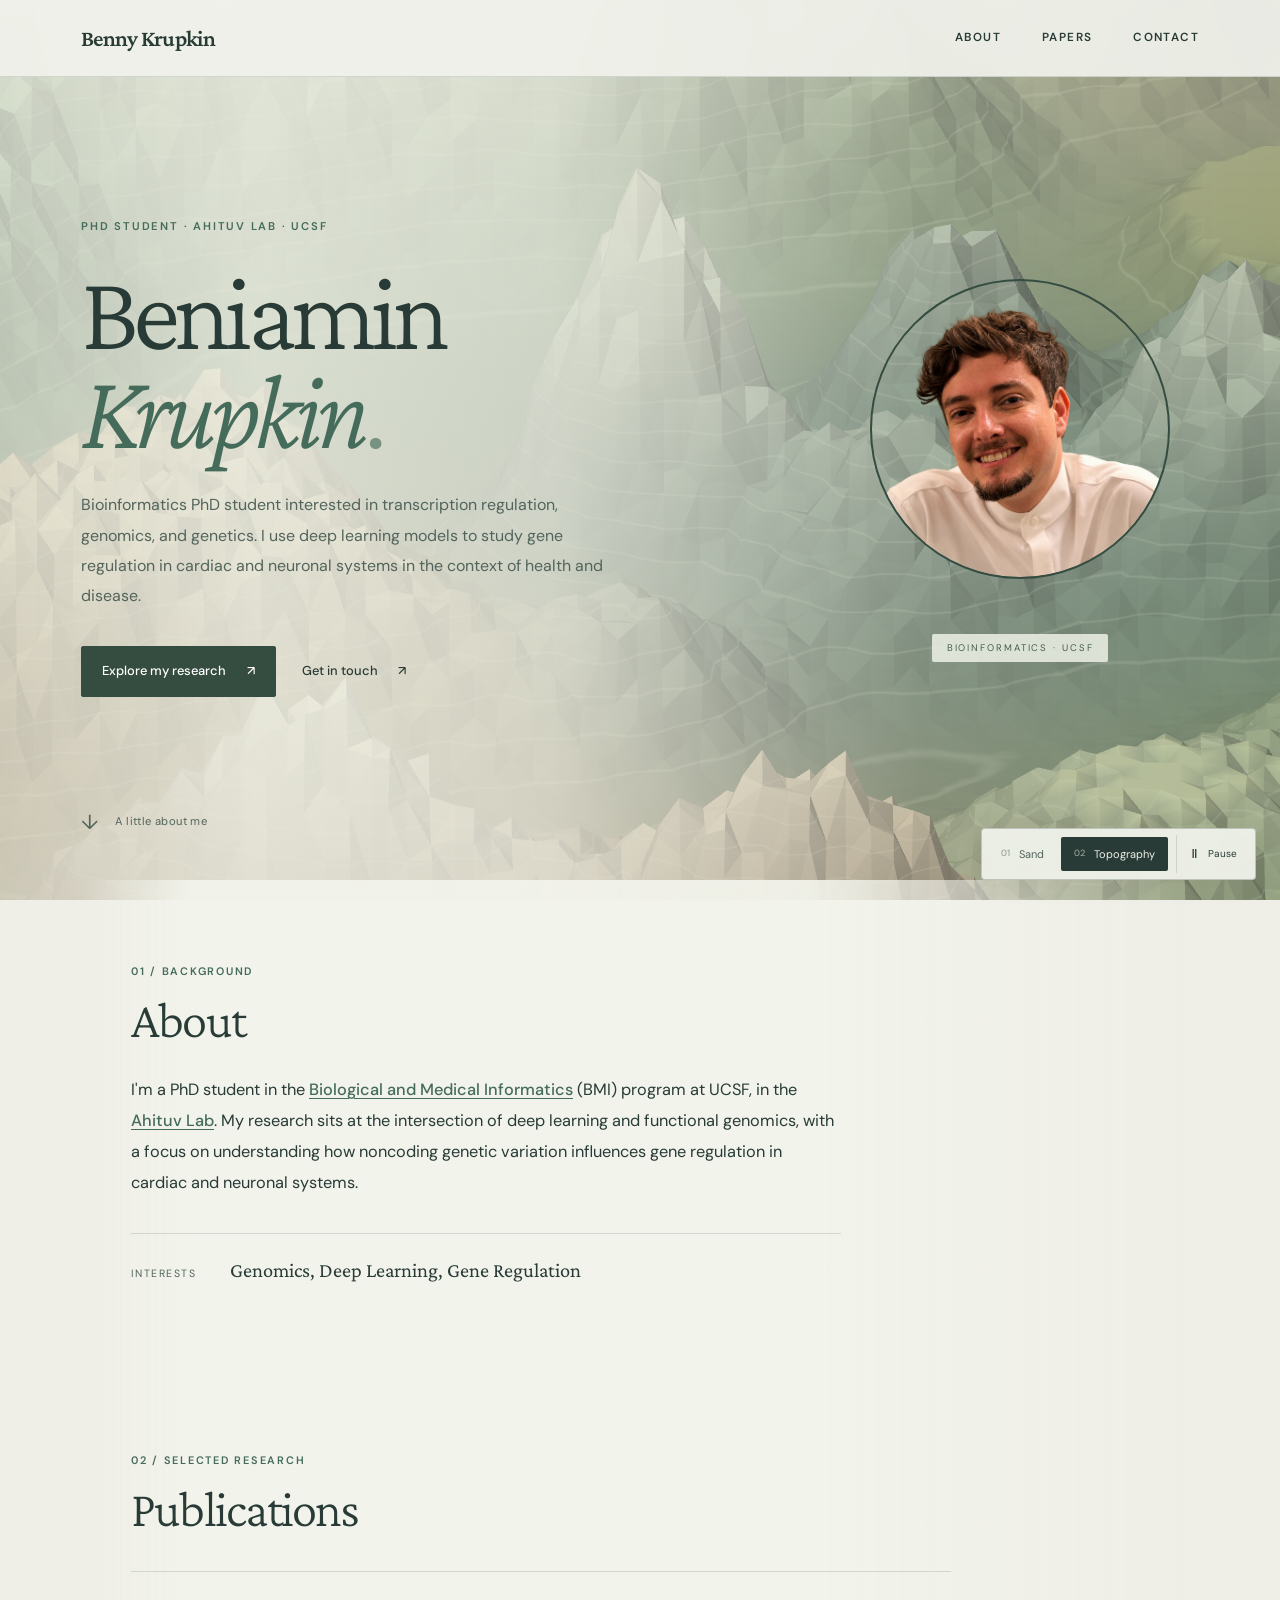
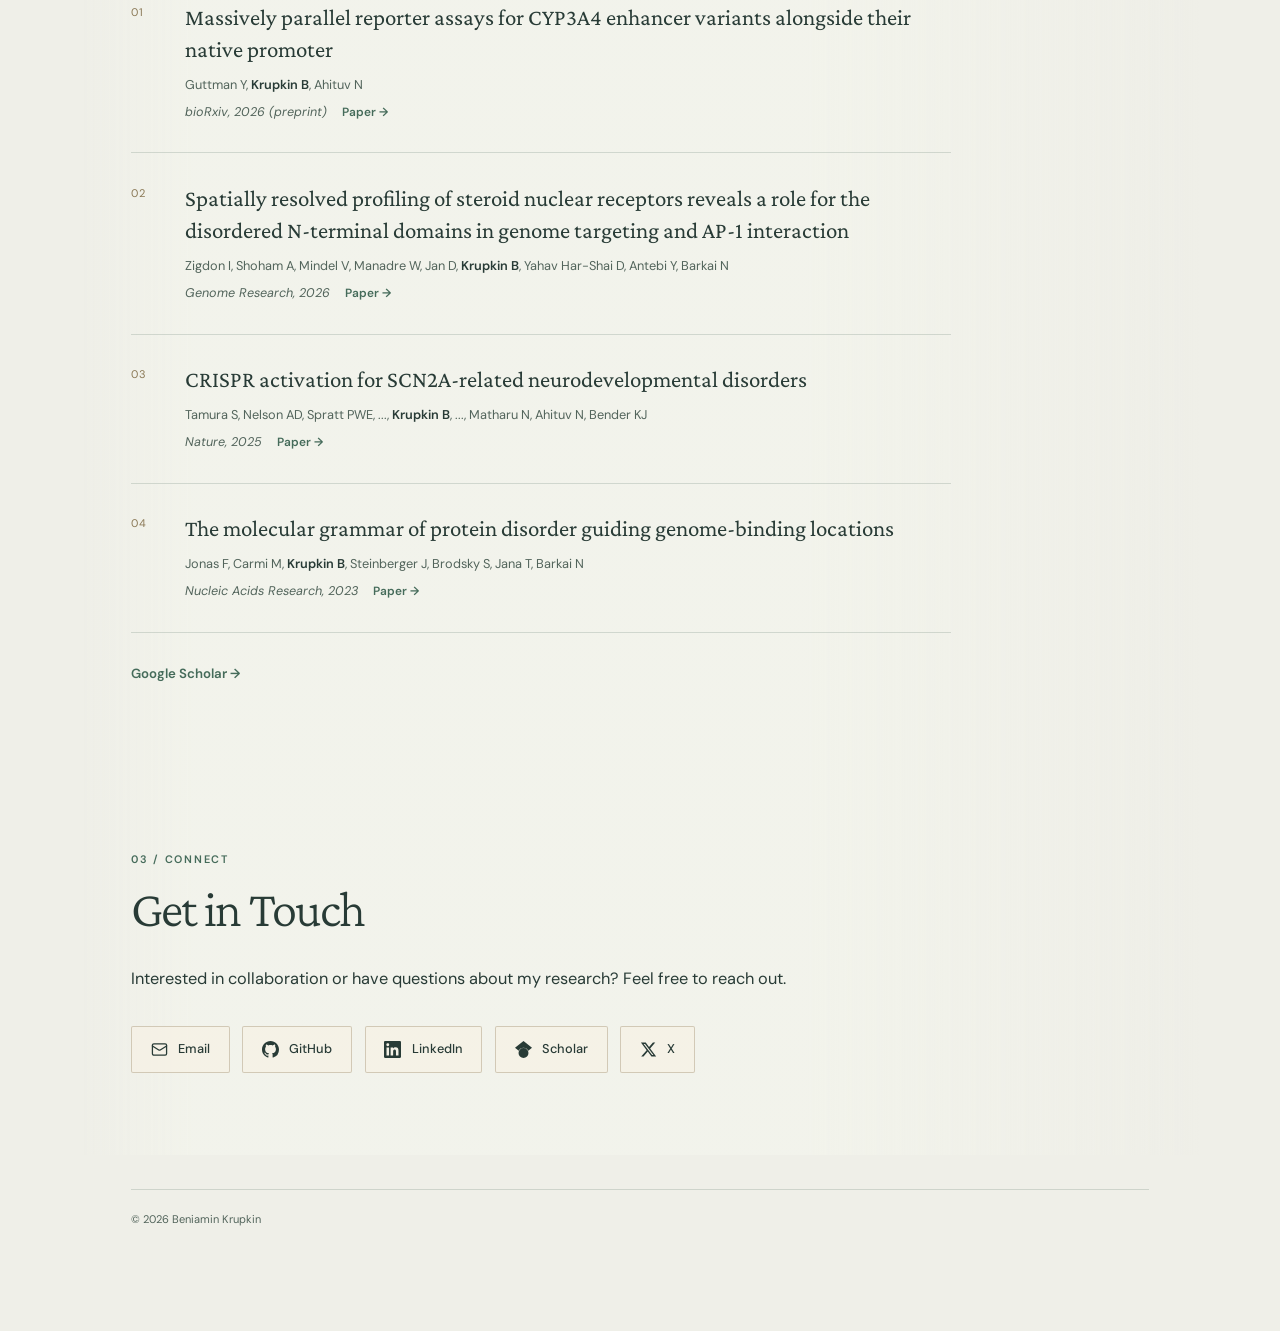
==== commit 3698d35d: "Replace portrait halo with a simple dark green circle" ====
--- a/topography.html
+++ b/topography.html
@@ -9,7 +9,7 @@
   <link rel="preconnect" href="https://fonts.gstatic.com" crossorigin>
   <link href="https://fonts.googleapis.com/css2?family=Crimson+Pro:ital,wght@0,300;0,400;0,600;1,300;1,400&family=DM+Sans:wght@400;500;600&display=swap" rel="stylesheet">
   <meta name="theme-color" content="#f0f0e9">
-  <link rel="stylesheet" href="assets/landscapes/landscapes.css?v=portrait-cutout-4">
+  <link rel="stylesheet" href="assets/landscapes/landscapes.css?v=portrait-circle-5">
   <script src="assets/landscapes/landscapes.js?v=connected-terrain-3" defer></script>
 </head>
 <body data-scene="topography">
--- a/assets/landscapes/landscapes.css
+++ b/assets/landscapes/landscapes.css
@@ -144,7 +144,7 @@
 body[data-scene="topography"] .name-period { color:#789282; }
 body[data-scene="topography"] section::before { background:linear-gradient(90deg,#f2f3eb00,#f2f3ebed 10%,#f2f3ebed 65%,#f2f3eb00); }
 body[data-scene="topography"] .portrait-caption { background:#edf0e6db; color:#435d4b; }
-body[data-scene="topography"] .portrait-rings { border-color:#f4f6eff2; background:transparent; }
+body[data-scene="topography"] .portrait-rings { border:2px solid #354c41; background:transparent; padding:0; box-shadow:none; overflow:hidden; }
 @media (max-width:600px) {
   .landscape-controls { right:12px; bottom:12px; gap:2px; }
   .scene-choice { padding:8px 10px; font-size:10px; gap:6px; }
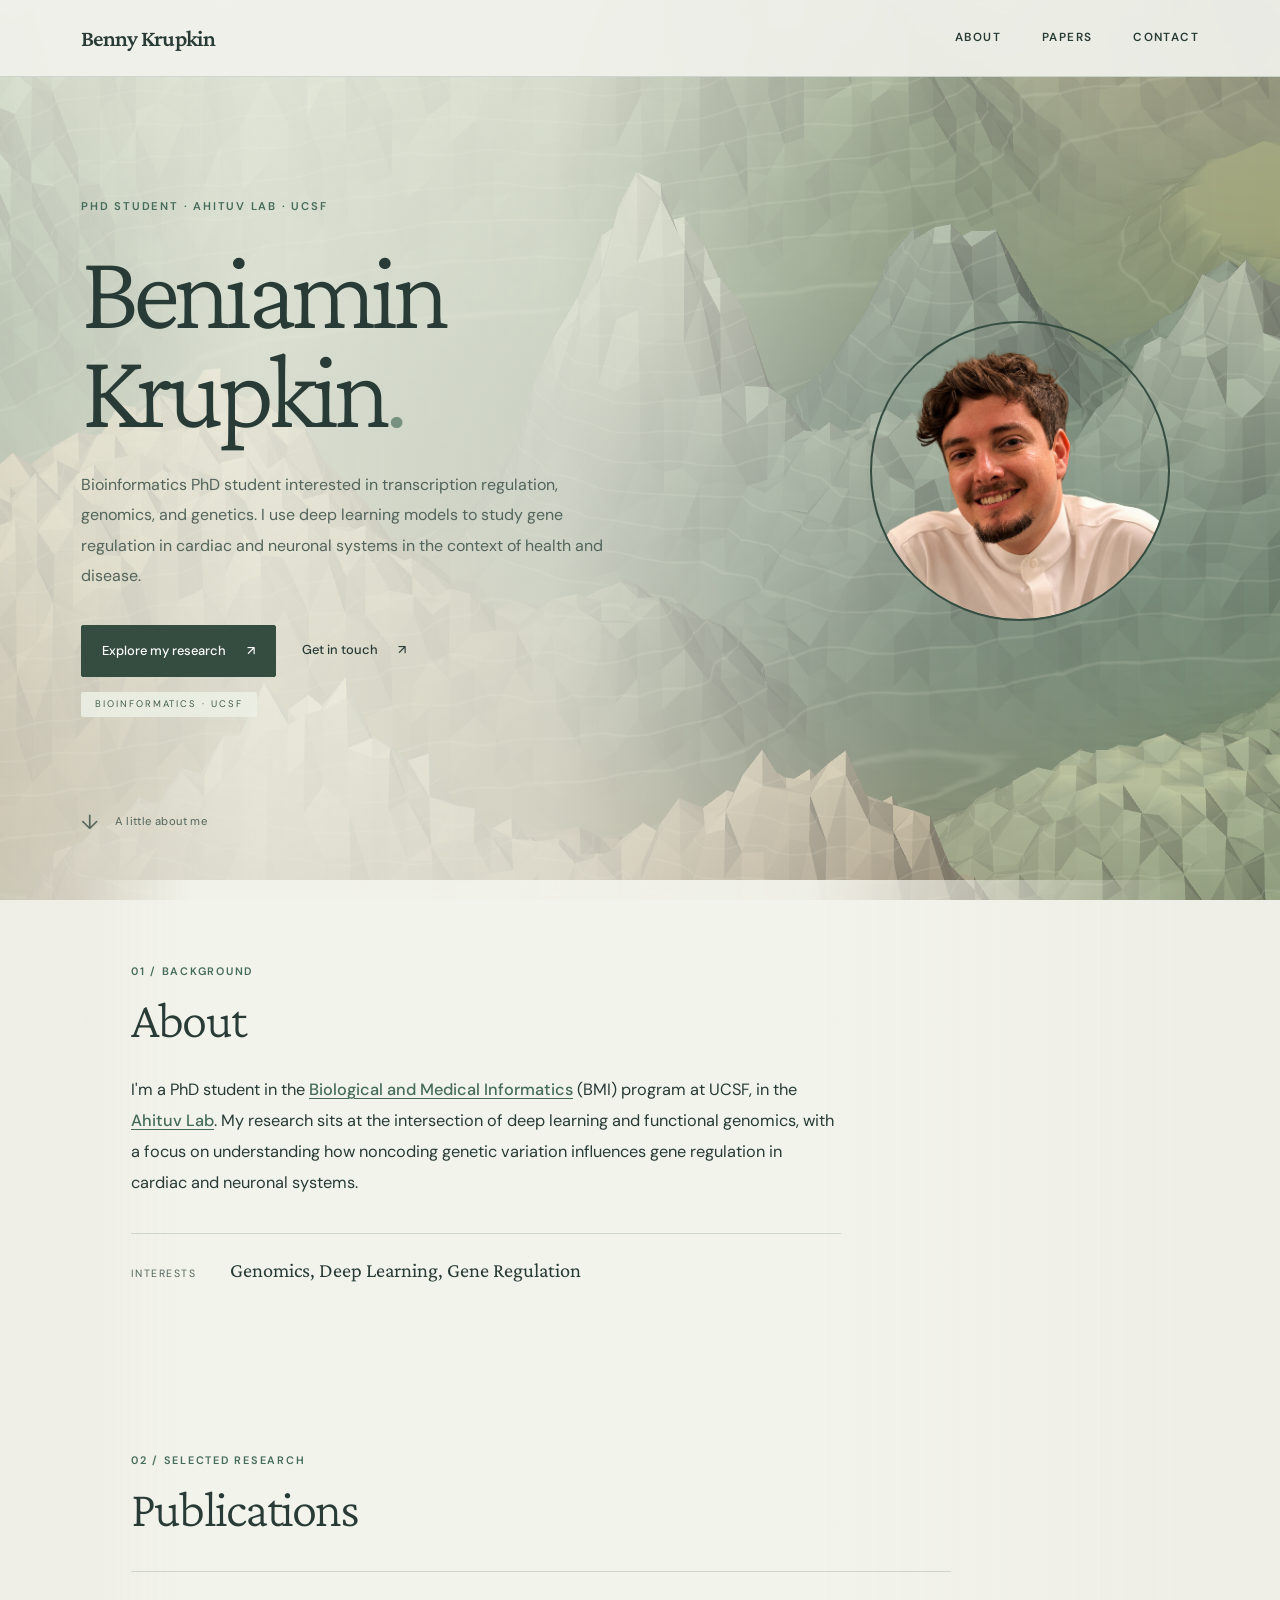
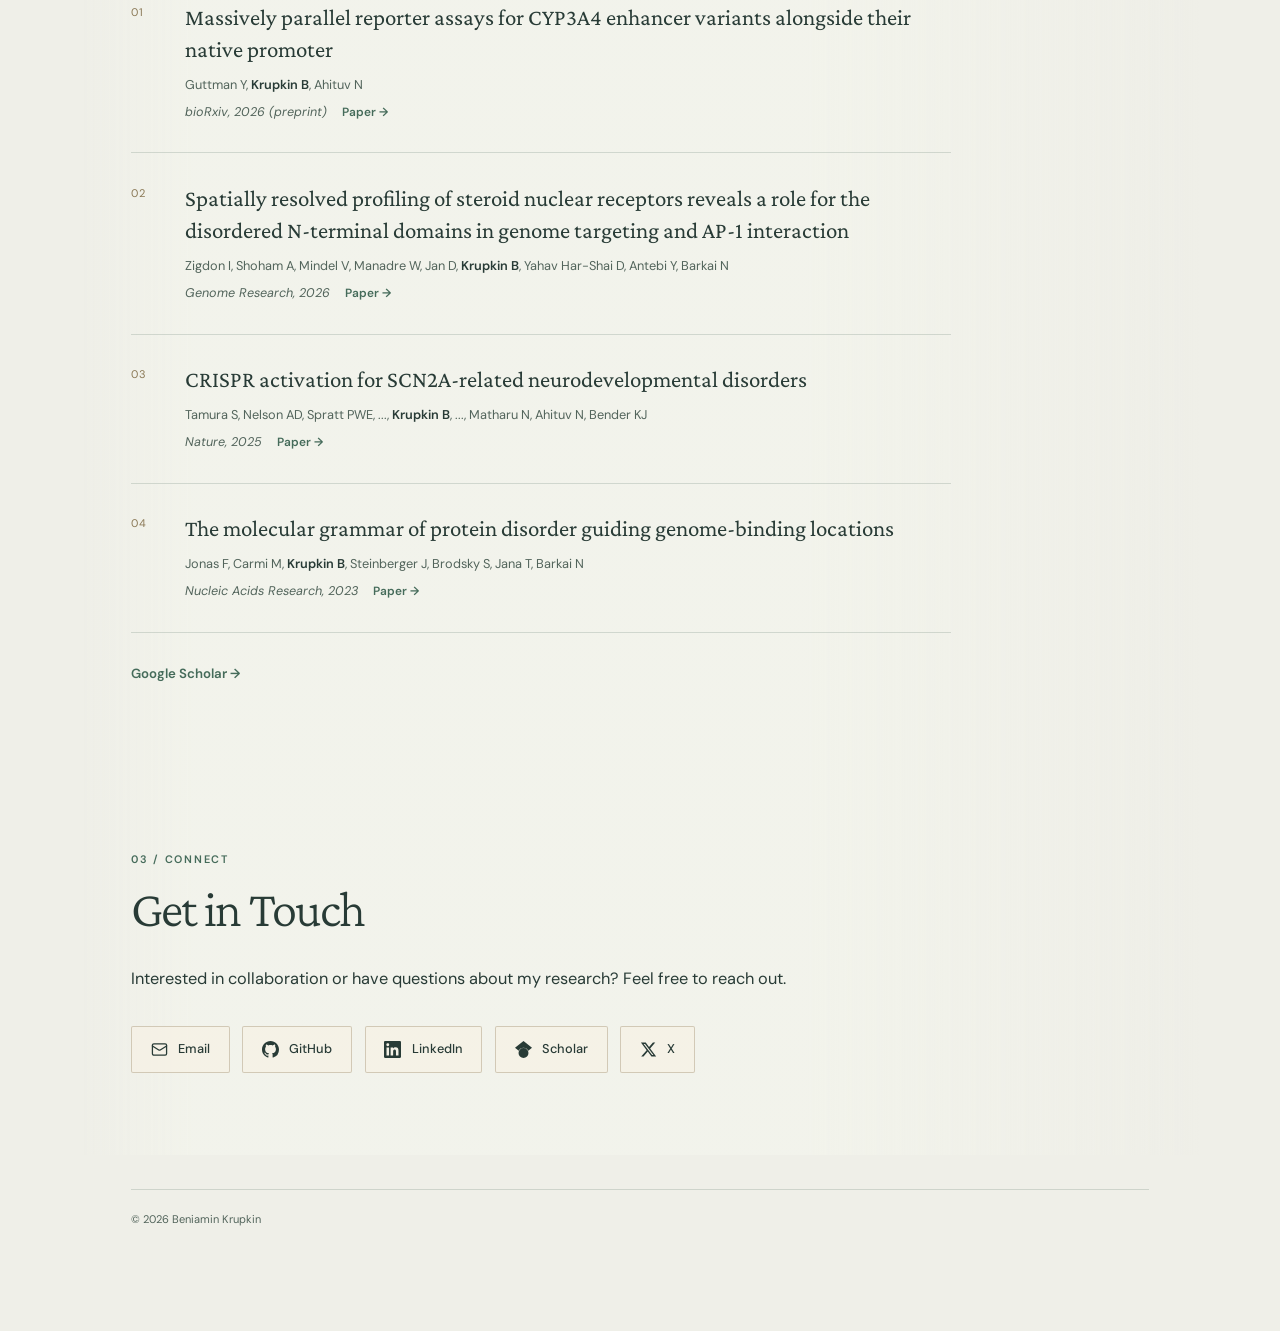
==== commit af241283: "Simplify topography hero typography and remove preview controls" ====
--- a/topography.html
+++ b/topography.html
@@ -9,8 +9,8 @@
   <link rel="preconnect" href="https://fonts.gstatic.com" crossorigin>
   <link href="https://fonts.googleapis.com/css2?family=Crimson+Pro:ital,wght@0,300;0,400;0,600;1,300;1,400&family=DM+Sans:wght@400;500;600&display=swap" rel="stylesheet">
   <meta name="theme-color" content="#f0f0e9">
-  <link rel="stylesheet" href="assets/landscapes/landscapes.css?v=portrait-circle-5">
-  <script src="assets/landscapes/landscapes.js?v=connected-terrain-3" defer></script>
+  <link rel="stylesheet" href="assets/landscapes/landscapes.css?v=hero-cleanup-6">
+  <script src="assets/landscapes/landscapes.js?v=hero-cleanup-6" defer></script>
 </head>
 <body data-scene="topography">
   <a class="skip-link" href="#main">Skip to content</a>
@@ -36,17 +36,22 @@
       <div class="fade-in">
         <p class="hero-label">PhD Student · Ahituv Lab · UCSF</p>
       </div>
-      <h1 class="fade-in">Beniamin<br><em>Krupkin</em><span class="name-period">.</span></h1>
+      <h1 class="fade-in">Beniamin<br>Krupkin<span class="name-period">.</span></h1>
       <p class="hero-intro fade-in">
         Bioinformatics PhD student interested in transcription regulation, genomics, and genetics.
         I use deep learning models to study gene regulation in cardiac and neuronal systems
         in the context of health and disease.
       </p>
-      <div class="hero-actions fade-in"><a class="hero-link" href="#publications">Explore my research <span aria-hidden="true">↗</span></a><a class="hero-contact" href="#contact">Get in touch <span aria-hidden="true">↗</span></a></div>
+      <div class="hero-actions fade-in">
+        <div class="research-action">
+          <a class="hero-link" href="#publications">Explore my research <span aria-hidden="true">↗</span></a>
+          <p class="hero-affiliation">BIOINFORMATICS · UCSF</p>
+        </div>
+        <a class="hero-contact" href="#contact">Get in touch <span aria-hidden="true">↗</span></a>
+      </div>
     </div>
     <div class="hero-photo fade-in">
       <div class="portrait-rings"><img src="assets/landscapes/portrait-cutout.png" alt="Beniamin Krupkin" width="280" height="280"></div>
-      <p class="portrait-caption">BIOINFORMATICS · UCSF</p>
     </div>
     <a class="scroll-note" href="#about"><span aria-hidden="true">↓</span> A little about me</a>
   </header>
@@ -168,10 +173,5 @@
     <p>&copy; 2026 Beniamin Krupkin</p>
   </footer>
 
-  <div class="landscape-controls" role="group" aria-label="Background versions">
-    <a class="scene-choice" href="sand.html"><span>01</span> Sand</a>
-    <a class="scene-choice" href="topography.html" aria-current="page"><span>02</span> Topography</a>
-    <button class="motion-toggle" type="button" aria-label="Pause background animation" aria-pressed="false" hidden><span class="motion-icon" aria-hidden="true">Ⅱ</span><span class="motion-label">Pause</span></button>
-  </div>
 </body>
 </html>
--- a/assets/landscapes/landscapes.css
+++ b/assets/landscapes/landscapes.css
@@ -141,6 +141,9 @@
 
 body[data-scene="topography"] nav { background:#f0f2ebed; }
 body[data-scene="topography"] .hero-link { background:#354c41; border-color:#354c41; }
+body[data-scene="topography"] .hero-actions { align-items:flex-start; }
+.research-action { display:flex; flex-direction:column; align-items:flex-start; gap:.9rem; }
+.hero-affiliation { margin:0; padding:.35rem .85rem; border-radius:2px; background:#edf0e6db; color:#435d4b; font-size:.56rem; line-height:1.4; letter-spacing:.2em; }
 body[data-scene="topography"] .name-period { color:#789282; }
 body[data-scene="topography"] section::before { background:linear-gradient(90deg,#f2f3eb00,#f2f3ebed 10%,#f2f3ebed 65%,#f2f3eb00); }
 body[data-scene="topography"] .portrait-caption { background:#edf0e6db; color:#435d4b; }
